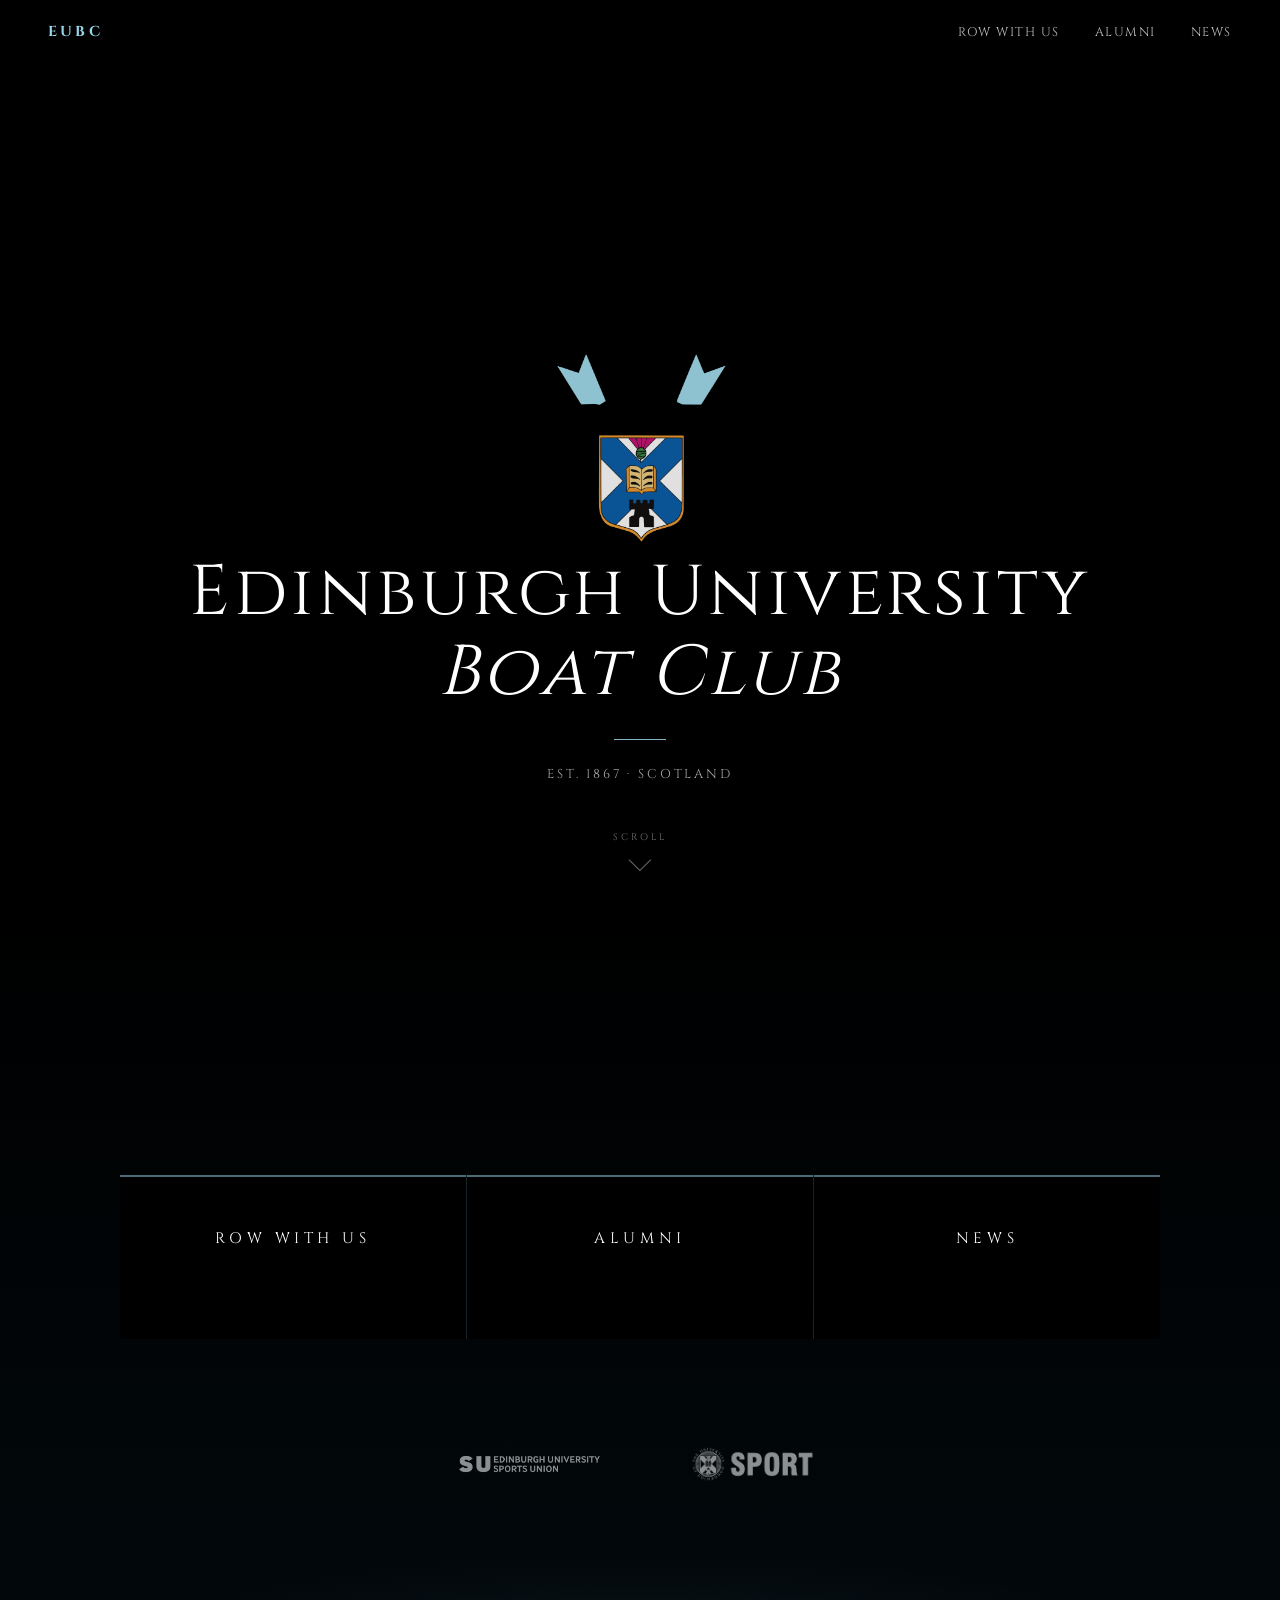
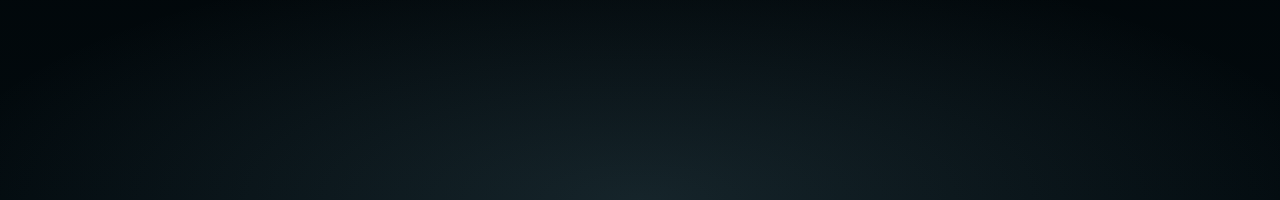
==== index.html @ 571b014c "Cinzel/Trajan font, logo centred independently, title anchored to hero bottom Co-Authored-By: Claude" ====
<!DOCTYPE html>
<html lang="en">
<head>
  <meta charset="UTF-8" />
  <meta name="viewport" content="width=device-width, initial-scale=1.0" />
  <title>Edinburgh University Boat Club</title>
  <link rel="preconnect" href="https://fonts.googleapis.com" />
  <link rel="preconnect" href="https://fonts.gstatic.com" crossorigin />
  <link href="https://fonts.googleapis.com/css2?family=Cinzel:wght@400;600;700&display=swap" rel="stylesheet" />
  <style>
    *, *::before, *::after { box-sizing: border-box; margin: 0; padding: 0; }

    :root {
      --black:  #000000;
      --accent: #99d6ea;
      --white:  #FFFFFF;
    }

    html { scroll-behavior: smooth; }

    body {
      font-family: 'Trajan Pro', 'Trajan', 'Cinzel', Georgia, serif;
      background: var(--black);
      color: var(--white);
      overflow-x: hidden;
    }

    /* ── NAV ── */
    nav {
      position: fixed;
      top: 0; left: 0; right: 0;
      z-index: 100;
      display: flex;
      align-items: center;
      justify-content: space-between;
      padding: 1.25rem 3rem;
      background: linear-gradient(to bottom, rgba(0,0,0,0.6) 0%, transparent 100%);
      transition: background 0.4s;
    }
    nav.scrolled { background: rgba(0,0,0,0.95); }

    .nav-logo {
      font-size: 0.9rem;
      font-weight: 700;
      letter-spacing: 0.22em;
      text-transform: uppercase;
      color: var(--accent);
      text-decoration: none;
    }

    .nav-links { display: flex; gap: 2.2rem; list-style: none; }
    .nav-links a {
      color: rgba(255,255,255,0.75);
      text-decoration: none;
      font-size: 0.78rem;
      letter-spacing: 0.12em;
      text-transform: uppercase;
      transition: color 0.2s;
    }
    .nav-links a:hover { color: var(--accent); }

    /* ── HERO ── */
    .hero {
      position: relative;
      width: 100%;
      height: 100vh;
      overflow: hidden;
      display: flex;
      align-items: center;
      justify-content: center;
    }

    .hero video {
      position: absolute;
      inset: 0;
      width: 100%;
      height: 100%;
      object-fit: cover;
      object-position: center;
    }

    .hero-overlay {
      position: absolute;
      inset: 0;
      background: linear-gradient(
        to bottom,
        rgba(0,0,0,0.5) 0%,
        rgba(0,0,0,0.25) 45%,
        rgba(0,0,0,0.6) 100%
      );
    }

    /* Logo — pinned to true centre of hero */
    .hero-logo-wrap {
      position: absolute;
      top: 50%;
      left: 50%;
      transform: translate(-50%, -50%);
      z-index: 2;
    }

    .eubc-logo {
      width: clamp(140px, 20vw, 260px);
      opacity: 0.88;
      filter: drop-shadow(0 4px 24px rgba(0,0,0,0.55));
      display: block;
    }

    /* Text — anchored to lower portion of hero */
    .hero-content {
      position: absolute;
      bottom: 13%;
      left: 50%;
      transform: translateX(-50%);
      z-index: 2;
      display: flex;
      flex-direction: column;
      align-items: center;
      text-align: center;
      padding: 0 1.5rem;
      width: 100%;
    }

    .hero-title {
      font-size: clamp(2rem, 5.5vw, 4.4rem);
      font-weight: 400;
      line-height: 1.14;
      letter-spacing: 0.05em;
      color: var(--white);
      text-shadow: 0 2px 20px rgba(0,0,0,0.5);
    }

    .hero-title span {
      display: block;
      color: var(--white);
      font-style: italic;
    }

    .hero-rule {
      width: 52px;
      height: 1.5px;
      background: var(--accent);
      margin: 1.6rem auto;
      opacity: 0.85;
    }

    .hero-sub {
      font-size: 0.8rem;
      letter-spacing: 0.22em;
      text-transform: uppercase;
      color: rgba(255,255,255,0.65);
    }

    /* ── SCROLL HINT ── */
    .scroll-hint {
      position: absolute;
      bottom: 2rem;
      left: 50%;
      transform: translateX(-50%);
      z-index: 2;
      display: flex;
      flex-direction: column;
      align-items: center;
      gap: 0.5rem;
      animation: hintFade 2s ease 1.2s both;
    }

    .scroll-hint-label {
      font-size: 0.6rem;
      letter-spacing: 0.3em;
      text-transform: uppercase;
      color: rgba(255,255,255,0.45);
    }

    .scroll-arrow {
      width: 16px;
      height: 16px;
      border-right: 1.5px solid rgba(255,255,255,0.4);
      border-bottom: 1.5px solid rgba(255,255,255,0.4);
      transform: rotate(45deg);
      animation: bounce 1.8s ease-in-out infinite;
    }

    @keyframes bounce {
      0%, 100% { transform: rotate(45deg) translateY(0); opacity: 0.4; }
      50%       { transform: rotate(45deg) translateY(5px); opacity: 0.8; }
    }

    @keyframes hintFade {
      from { opacity: 0; transform: translateX(-50%) translateY(8px); }
      to   { opacity: 1; transform: translateX(-50%) translateY(0); }
    }

    /* ── LINKS SECTION ── */
    .links-section {
      min-height: 100vh;
      background:
        radial-gradient(ellipse 80% 40% at 50% 100%, rgba(153,214,234,0.13) 0%, transparent 70%),
        linear-gradient(to bottom, #000 0%, #020a0e 100%);
      display: flex;
      flex-direction: column;
      align-items: center;
      justify-content: center;
      padding: 6rem 2rem 8rem;
      gap: 6rem;
    }

    .main-btns {
      display: flex;
      flex-direction: row;
      align-items: stretch;
      gap: 1px;
      width: 100%;
      max-width: 1040px;
      background: rgba(153,214,234,0.15);
    }

    .main-btn {
      flex: 1;
      display: flex;
      flex-direction: column;
      align-items: center;
      justify-content: center;
      gap: 1.1rem;
      padding: 3.2rem 1.5rem;
      background: #000;
      border-top: 2px solid rgba(153,214,234,0.5);
      color: var(--white);
      text-decoration: none;
      font-size: clamp(0.75rem, 1.4vw, 0.95rem);
      letter-spacing: 0.3em;
      text-transform: uppercase;
      text-align: center;
      transition: background 0.3s, color 0.3s, border-color 0.3s;
    }

    .main-btn::after {
      content: '→';
      font-size: 1rem;
      opacity: 0;
      transform: translateX(-6px);
      transition: opacity 0.3s, transform 0.3s;
      color: var(--accent);
    }

    .main-btn:hover {
      background: rgba(153,214,234,0.07);
      color: var(--accent);
      border-color: var(--accent);
    }
    .main-btn:hover::after {
      opacity: 1;
      transform: translateX(0);
    }

    /* partner logos */
    .partner-logos {
      display: flex;
      align-items: center;
      justify-content: center;
      gap: 5rem;
      flex-wrap: wrap;
    }

    .partner-logo {
      height: 58px;
      width: auto;
      filter: invert(1);
      opacity: 0.55;
      transition: opacity 0.25s;
    }
    .partner-logo:hover { opacity: 0.9; }

    /* ── SCROLL REVEAL ── */
    .reveal {
      opacity: 0;
      transform: translateY(28px);
      transition:
        opacity  0.75s ease var(--delay, 0s),
        transform 0.75s ease var(--delay, 0s);
    }
    .reveal.visible {
      opacity: 1;
      transform: translateY(0);
    }

    /* ── RESPONSIVE ── */
    @media (max-width: 768px) {
      /* Nav */
      nav { padding: 1rem 1.25rem; }
      .nav-links { display: none; }

      /* Hero — use svh so the browser chrome doesn't clip the content */
      .hero {
        height: 100vh;
        height: 100svh;
      }
      .eubc-logo { width: clamp(110px, 34vw, 170px); }
      .hero-content {
        bottom: 10%;
        padding: 0 1.25rem;
      }
      .hero-title {
        font-size: clamp(1.3rem, 5.5vw, 2rem);
        letter-spacing: 0.03em;
      }
      .hero-rule { margin: 1rem auto; }
      .hero-sub {
        font-size: 0.62rem;
        letter-spacing: 0.12em;
      }

      /* Links section */
      .links-section {
        min-height: 100vh;
        min-height: 100svh;
        gap: 3.5rem;
        padding: 5rem 1.25rem 6rem;
      }

      /* Buttons — horizontal label + arrow row on mobile */
      .main-btns {
        flex-direction: column;
        max-width: 100%;
      }
      .main-btn {
        flex-direction: row;
        justify-content: space-between;
        padding: 1.4rem 1.25rem;
        font-size: 0.82rem;
        letter-spacing: 0.2em;
      }
      /* Arrow always visible on mobile (no hover state on touch) */
      .main-btn::after {
        opacity: 0.45;
        transform: translateX(0);
      }

      /* Partner logos — stack vertically, full width centered */
      .partner-logos {
        flex-direction: column;
        gap: 2.2rem;
      }
      .partner-logo { height: 38px; }
    }
  </style>
</head>
<body>

  <!-- NAV -->
  <nav id="nav">
    <a class="nav-logo" href="#">EUBC</a>
    <ul class="nav-links">
      <li><a href="#links">Row With Us</a></li>
      <li><a href="#links">Alumni</a></li>
      <li><a href="#links">News</a></li>
    </ul>
  </nav>

  <!-- HERO -->
  <section class="hero">
    <video id="hero-video" autoplay muted loop playsinline webkit-playsinline preload="auto">
      <source src="DJI_0312.mov" type="video/quicktime" />
      <source src="DJI_0312.mov" type="video/mp4" />
    </video>
    <div class="hero-overlay"></div>
    <div class="hero-logo-wrap">
      <img src="EUBC_Logo(notext).png" class="eubc-logo" alt="Edinburgh University Boat Club Crest" />
    </div>
    <div class="hero-content">
      <h1 class="hero-title">
        Edinburgh University<br /><span>Boat Club</span>
      </h1>
      <div class="hero-rule"></div>
      <p class="hero-sub">Est. 1867 &middot; Scotland</p>
    </div>
    <div class="scroll-hint">
      <span class="scroll-hint-label">Scroll</span>
      <div class="scroll-arrow"></div>
    </div>
  </section>

  <!-- LINKS -->
  <section class="links-section" id="links">
    <div class="main-btns">
      <a class="main-btn reveal" href="#" style="--delay: 0s">Row With Us</a>
      <a class="main-btn reveal" href="#" style="--delay: 0.12s">Alumni</a>
      <a class="main-btn reveal" href="#" style="--delay: 0.24s">News</a>
    </div>
    <div class="partner-logos reveal" style="--delay: 0.4s">
      <img class="partner-logo" src="Sports Union Black.png" alt="Edinburgh University Sports Union" />
      <img class="partner-logo" src="UOE Sport - Hero logo horizontal - Black - @2x.png" alt="UOE Sport" />
    </div>
  </section>

  <script>
    // Force video play on iOS (Low Power Mode / strict autoplay policy)
    const video = document.getElementById('hero-video');
    const tryPlay = () => video.play().catch(() => {});
    tryPlay();
    document.addEventListener('touchstart', tryPlay, { once: true });
    document.addEventListener('scroll', tryPlay, { once: true, passive: true });

    // Nav solid on scroll
    const nav = document.getElementById('nav');
    window.addEventListener('scroll', () => {
      nav.classList.toggle('scrolled', window.scrollY > 60);
    }, { passive: true });

    // Scroll reveal via IntersectionObserver
    const observer = new IntersectionObserver((entries) => {
      entries.forEach(entry => {
        if (entry.isIntersecting) {
          entry.target.classList.add('visible');
          observer.unobserve(entry.target);
        }
      });
    }, { threshold: 0.15 });

    document.querySelectorAll('.reveal').forEach(el => observer.observe(el));
  </script>

</body>
</html>
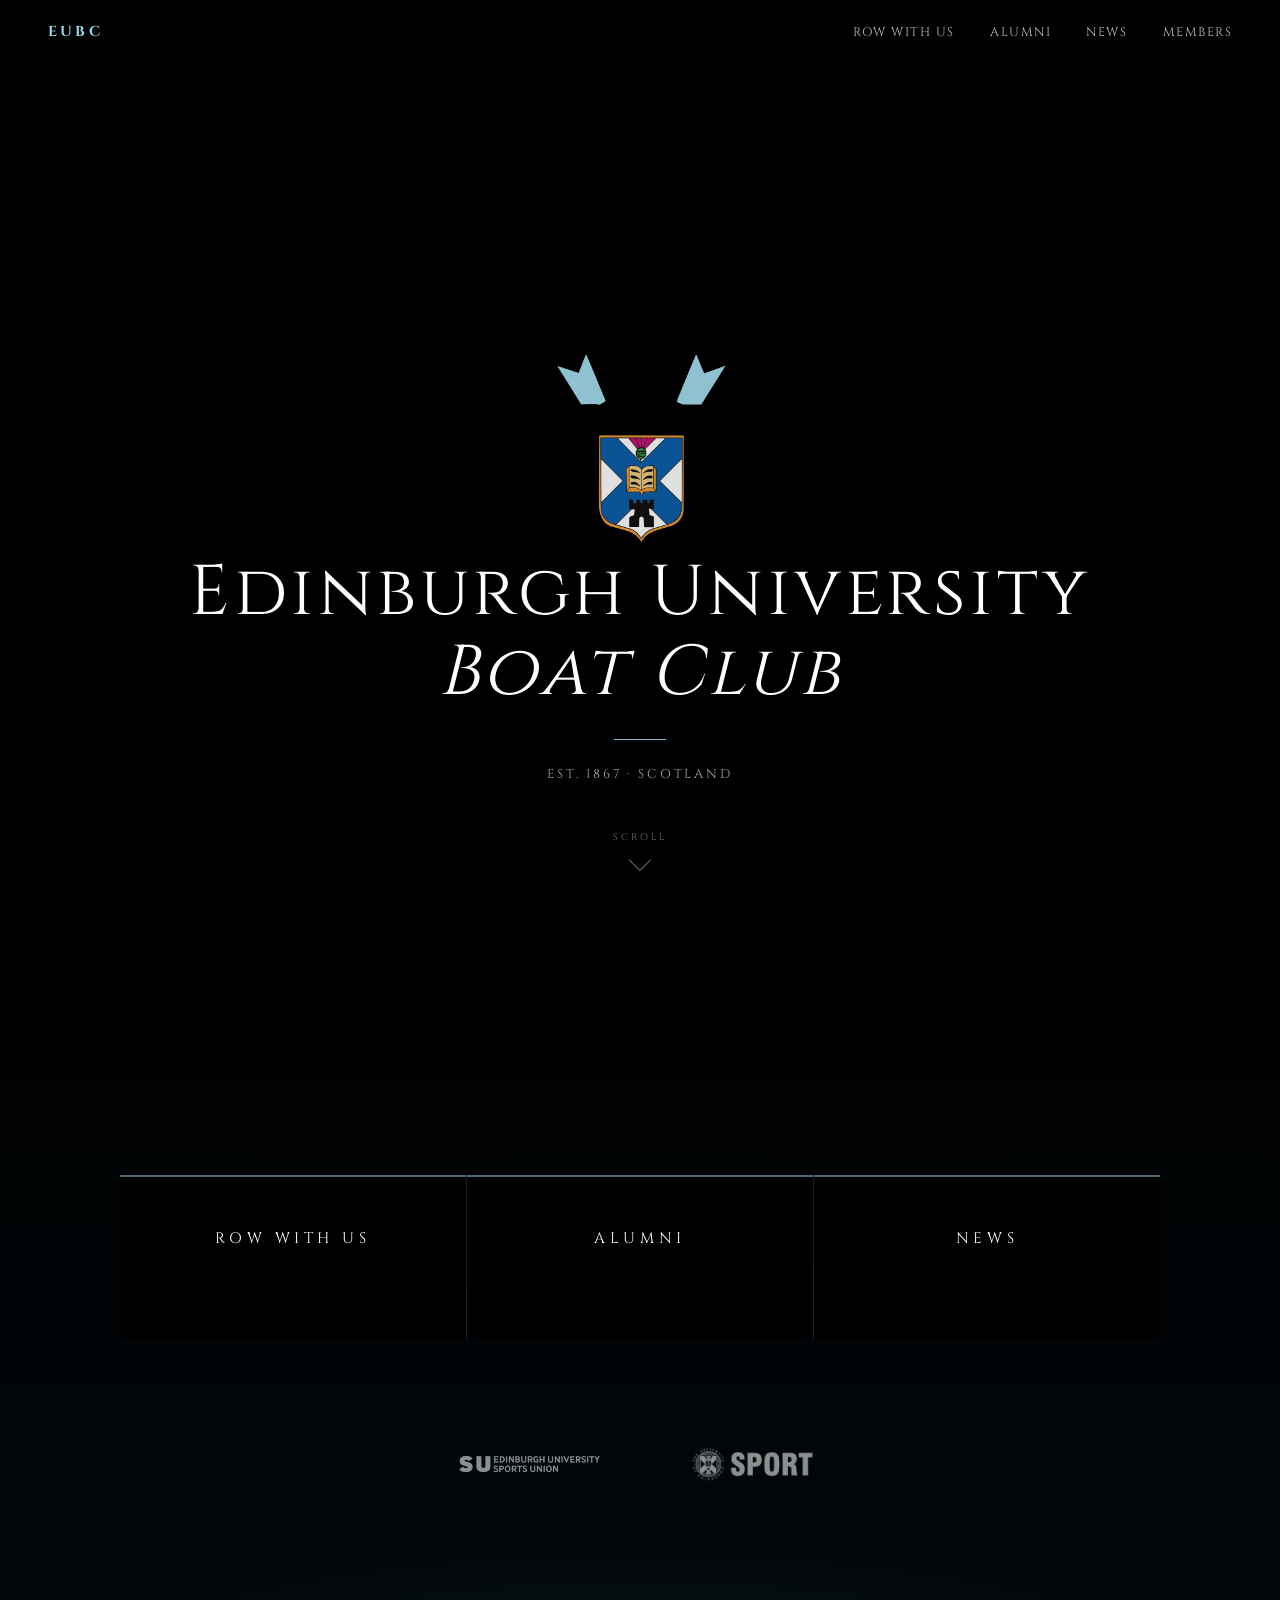
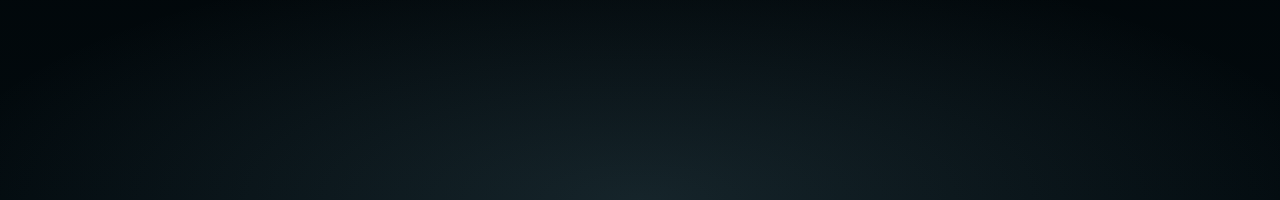
==== commit 14becd2c: "Add password-gated members transport system Members area + secretary admin tool backed by Supabase, " ====
--- a/index.html
+++ b/index.html
@@ -351,9 +351,10 @@
   <nav id="nav">
     <a class="nav-logo" href="#">EUBC</a>
     <ul class="nav-links">
-      <li><a href="#links">Row With Us</a></li>
-      <li><a href="#links">Alumni</a></li>
-      <li><a href="#links">News</a></li>
+      <li><a href="coming-soon.html">Row With Us</a></li>
+      <li><a href="coming-soon.html">Alumni</a></li>
+      <li><a href="coming-soon.html">News</a></li>
+      <li><a href="members.html">Members</a></li>
     </ul>
   </nav>
 
@@ -383,9 +384,9 @@
   <!-- LINKS -->
   <section class="links-section" id="links">
     <div class="main-btns">
-      <a class="main-btn reveal" href="#" style="--delay: 0s">Row With Us</a>
-      <a class="main-btn reveal" href="#" style="--delay: 0.12s">Alumni</a>
-      <a class="main-btn reveal" href="#" style="--delay: 0.24s">News</a>
+      <a class="main-btn reveal" href="coming-soon.html" style="--delay: 0s">Row With Us</a>
+      <a class="main-btn reveal" href="coming-soon.html" style="--delay: 0.12s">Alumni</a>
+      <a class="main-btn reveal" href="coming-soon.html" style="--delay: 0.24s">News</a>
     </div>
     <div class="partner-logos reveal" style="--delay: 0.4s">
       <img class="partner-logo" src="Sports Union Black.png" alt="Edinburgh University Sports Union" />
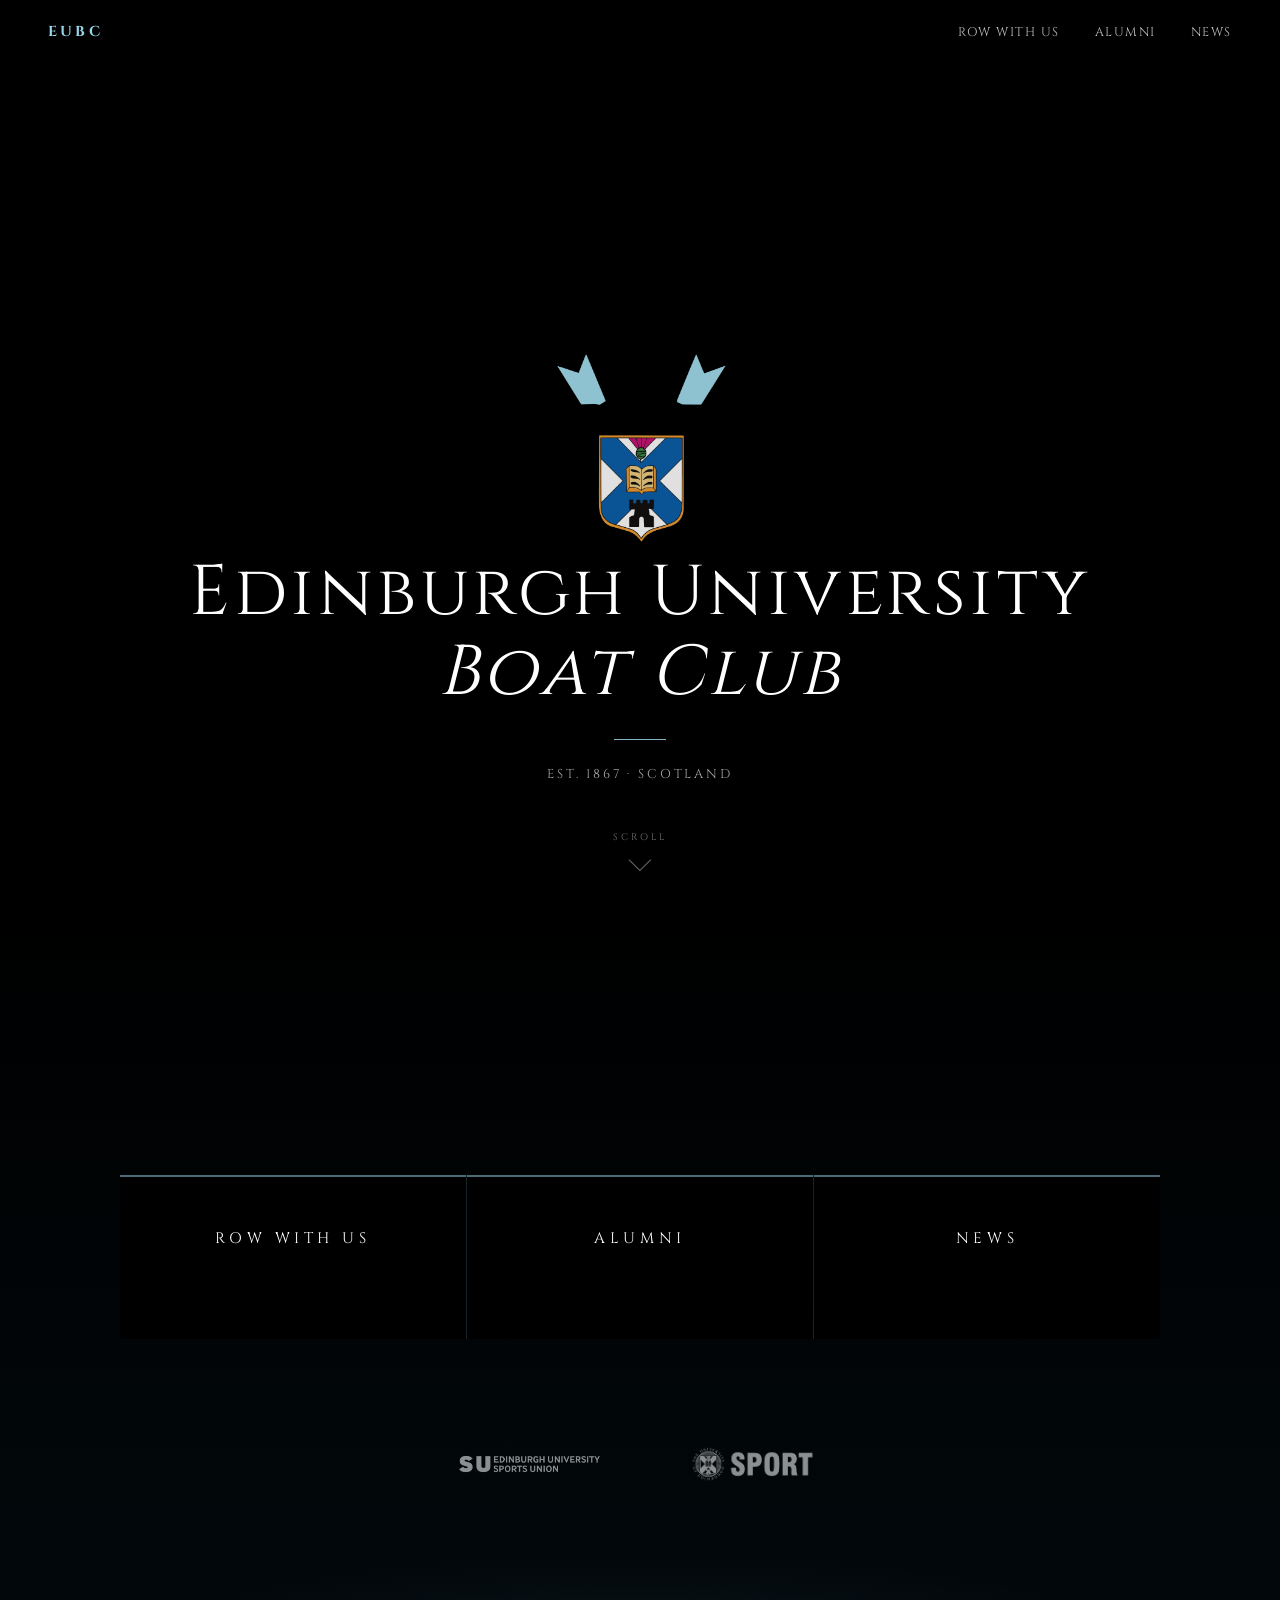
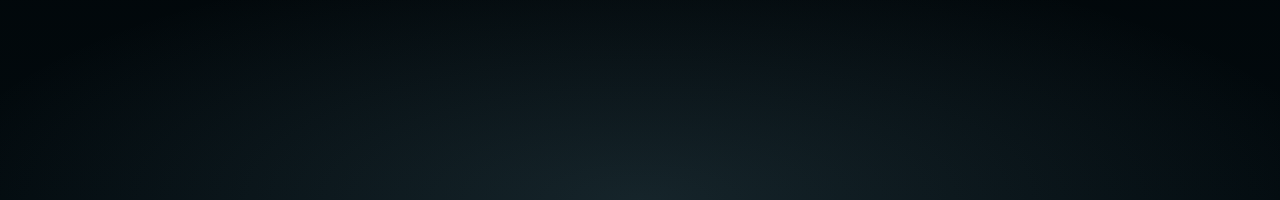
==== commit 7ca1737f: "Remove members viewer; add WhatsApp image export & transport history The members-facing viewer page " ====
--- a/index.html
+++ b/index.html
@@ -354,7 +354,6 @@
       <li><a href="coming-soon.html">Row With Us</a></li>
       <li><a href="coming-soon.html">Alumni</a></li>
       <li><a href="coming-soon.html">News</a></li>
-      <li><a href="members.html">Members</a></li>
     </ul>
   </nav>
 
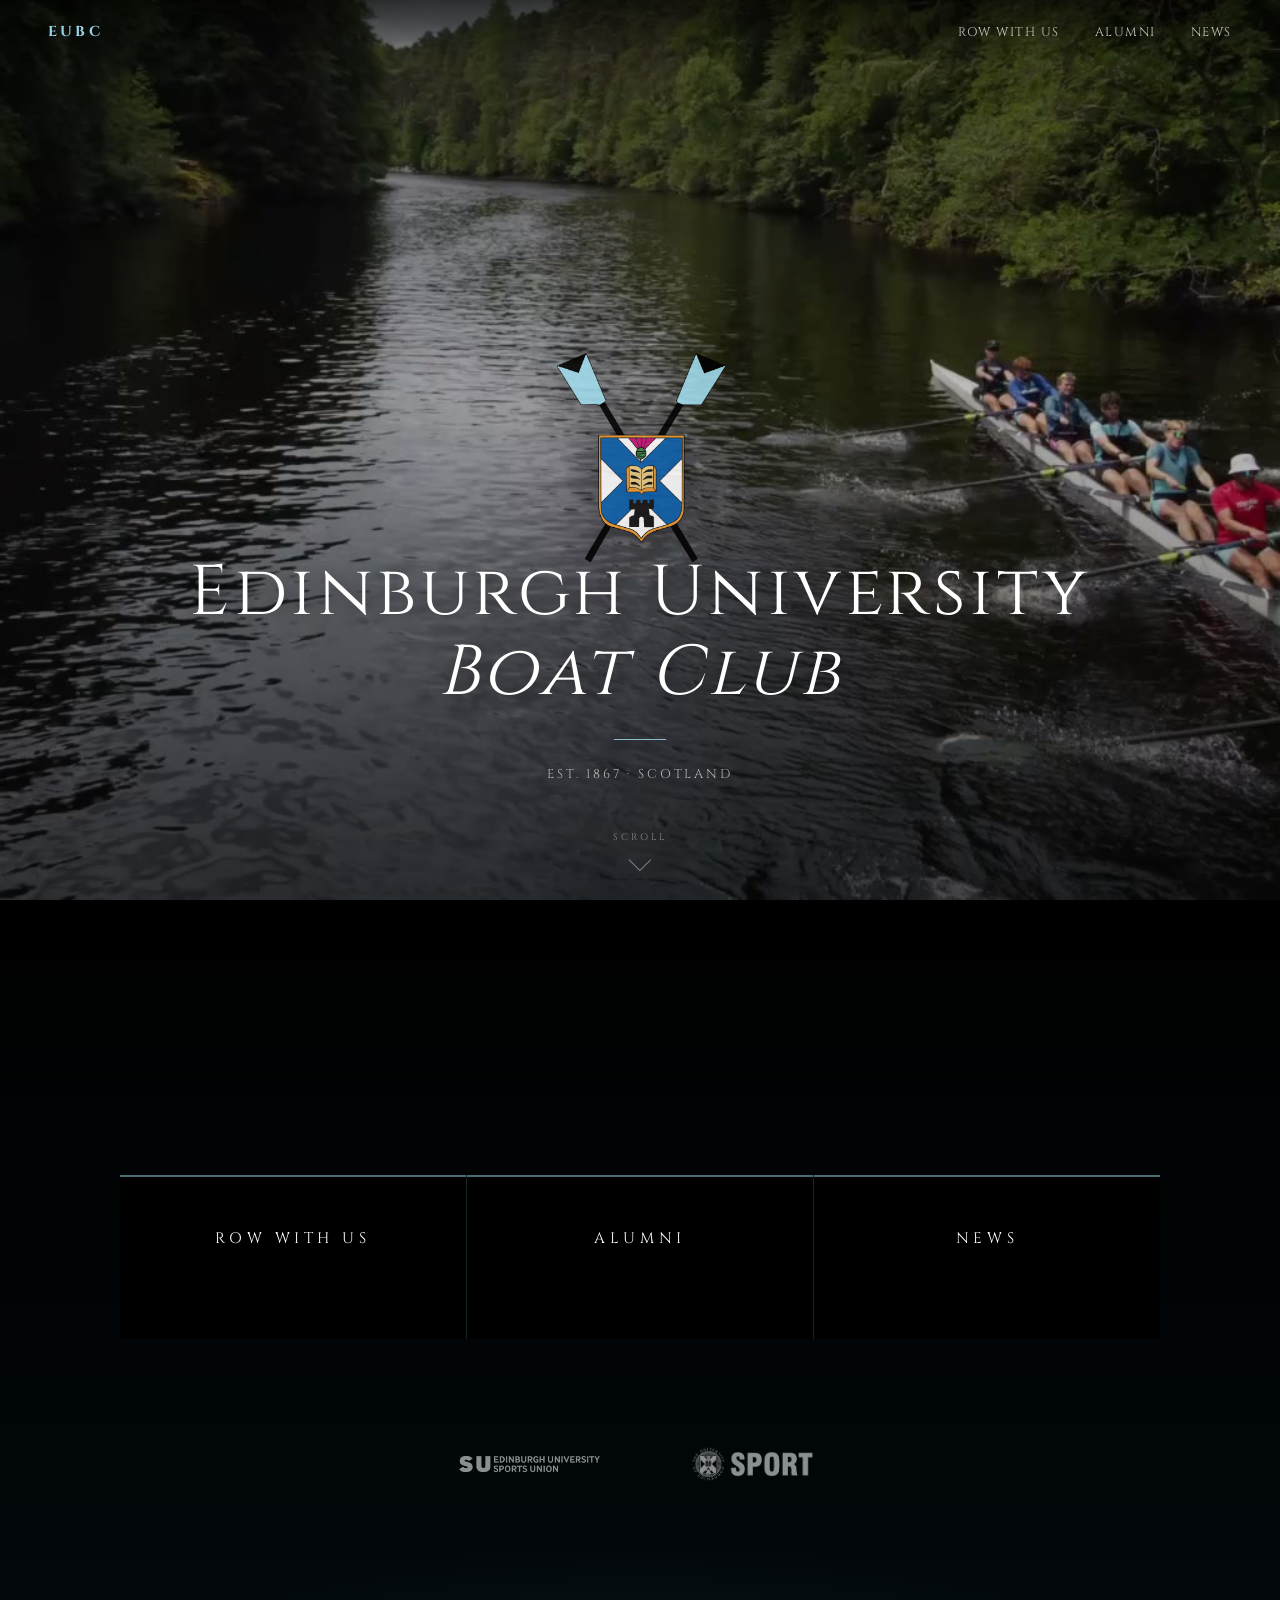
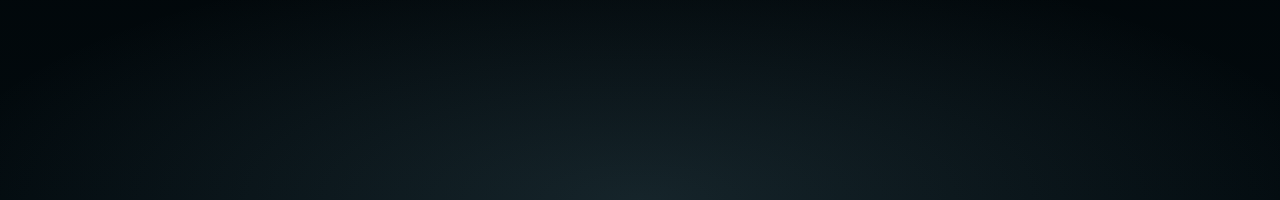
==== commit 3386ede3: "Optimize hero video: web-ready MP4 + instant poster The hero was a QuickTime .mov served as video/qu" ====
--- a/index.html
+++ b/index.html
@@ -4,6 +4,8 @@
   <meta charset="UTF-8" />
   <meta name="viewport" content="width=device-width, initial-scale=1.0" />
   <title>Edinburgh University Boat Club</title>
+  <!-- Paint the hero instantly with a poster while the video streams in -->
+  <link rel="preload" as="image" href="images/hero-poster.jpg" fetchpriority="high" />
   <link rel="preconnect" href="https://fonts.googleapis.com" />
   <link rel="preconnect" href="https://fonts.gstatic.com" crossorigin />
   <link href="https://fonts.googleapis.com/css2?family=Cinzel:wght@400;600;700&display=swap" rel="stylesheet" />
@@ -359,13 +361,13 @@
 
   <!-- HERO -->
   <section class="hero">
-    <video id="hero-video" autoplay muted loop playsinline webkit-playsinline preload="auto">
-      <source src="DJI_0312.mov" type="video/quicktime" />
-      <source src="DJI_0312.mov" type="video/mp4" />
+    <video id="hero-video" autoplay muted loop playsinline webkit-playsinline
+           preload="auto" poster="images/hero-poster.jpg">
+      <source src="images/hero.mp4" type="video/mp4" />
     </video>
     <div class="hero-overlay"></div>
     <div class="hero-logo-wrap">
-      <img src="EUBC_Logo(notext).png" class="eubc-logo" alt="Edinburgh University Boat Club Crest" />
+      <img src="images/EUBC_Logo(notext).png" class="eubc-logo" alt="Edinburgh University Boat Club Crest" />
     </div>
     <div class="hero-content">
       <h1 class="hero-title">
@@ -388,8 +390,8 @@
       <a class="main-btn reveal" href="coming-soon.html" style="--delay: 0.24s">News</a>
     </div>
     <div class="partner-logos reveal" style="--delay: 0.4s">
-      <img class="partner-logo" src="Sports Union Black.png" alt="Edinburgh University Sports Union" />
-      <img class="partner-logo" src="UOE Sport - Hero logo horizontal - Black - @2x.png" alt="UOE Sport" />
+      <img class="partner-logo" src="images/Sports Union Black.png" alt="Edinburgh University Sports Union" />
+      <img class="partner-logo" src="images/UOE Sport - Hero logo horizontal - Black - @2x.png" alt="UOE Sport" />
     </div>
   </section>
 
